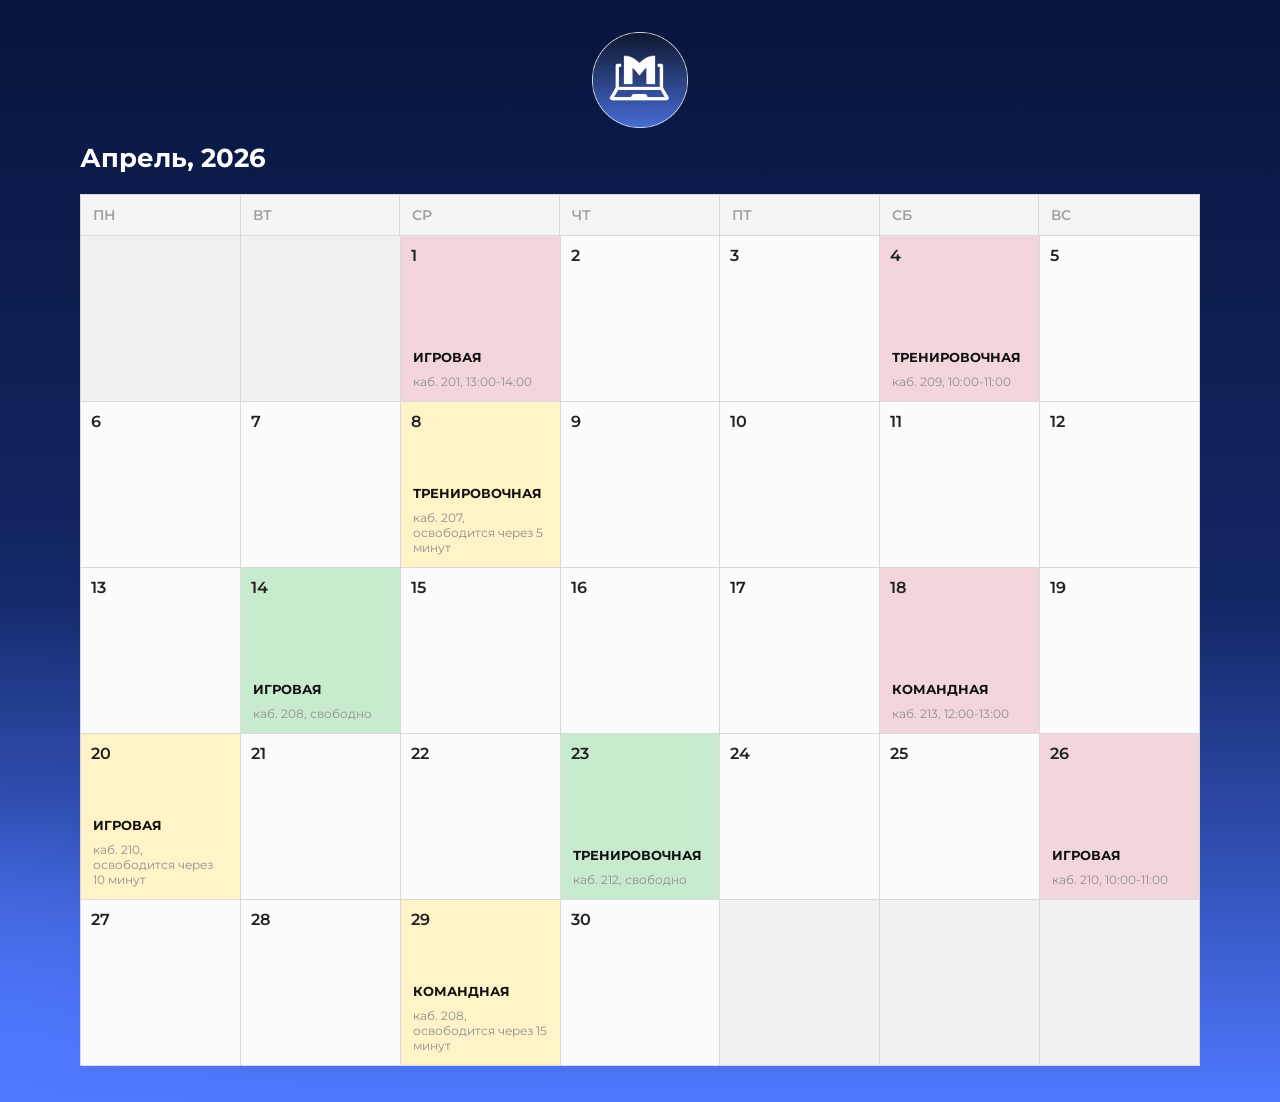
==== index.html @ 0db2f975 "Add files via upload" ====
<!DOCTYPE html>
<html lang="ru">
<head>
  <meta charset="UTF-8" />
  <meta name="viewport" content="width=device-width, initial-scale=1.0" />
  <title>Календарь занятости</title>
  <link href="https://fonts.googleapis.com/css2?family=Montserrat:wght@400;500;600;700;800&display=swap" rel="stylesheet">
  <link rel="stylesheet" href="styles.css" />
</head>
<body>
  <main class="page">

    <header class="top">
      <div class="logo-wrap">
        <img src="images/logo.png" alt="Логотип" class="logo-full" />
      </div>

      <h1 class="month-title">Апрель, 2026</h1>
    </header>

    <section class="calendar">
      <div class="weekdays">
        <div>ПН</div><div>ВТ</div><div>СР</div>
        <div>ЧТ</div><div>ПТ</div><div>СБ</div><div>ВС</div>
      </div>

      <div class="grid">
        <div class="cell empty"></div>
        <div class="cell empty"></div>

        <a href="day-1.html" class="cell-link">
          <div class="cell">
            <span class="date">1</span>
            <div class="event busy">
              <div class="event-title">ИГРОВАЯ</div>
              <div class="event-text">каб. 201, 13:00-14:00</div>
            </div>
          </div>
        </a>

        <div class="cell"><span class="date">2</span></div>
        <div class="cell"><span class="date">3</span></div>

        <a href="day-4.html" class="cell-link">
          <div class="cell">
            <span class="date">4</span>
            <div class="event busy">
              <div class="event-title">ТРЕНИРОВОЧНАЯ</div>
              <div class="event-text">каб. 209, 10:00-11:00</div>
            </div>
          </div>
        </a>

        <div class="cell"><span class="date">5</span></div>
        <div class="cell"><span class="date">6</span></div>
        <div class="cell"><span class="date">7</span></div>

        <div class="cell">
          <span class="date">8</span>
          <div class="event soon">
            <div class="event-title">ТРЕНИРОВОЧНАЯ</div>
            <div class="event-text">каб. 207, освободится через 5 минут</div>
          </div>
        </div>

        <div class="cell"><span class="date">9</span></div>
        <div class="cell"><span class="date">10</span></div>
        <div class="cell"><span class="date">11</span></div>
        <div class="cell"><span class="date">12</span></div>

        <div class="cell"><span class="date">13</span></div>

        <div class="cell">
          <span class="date">14</span>
          <div class="event free">
            <div class="event-title">ИГРОВАЯ</div>
            <div class="event-text">каб. 208, свободно</div>
          </div>
        </div>

        <div class="cell"><span class="date">15</span></div>
        <div class="cell"><span class="date">16</span></div>
        <div class="cell"><span class="date">17</span></div>

        <a href="day-18.html" class="cell-link">
          <div class="cell">
            <span class="date">18</span>
            <div class="event busy">
              <div class="event-title">КОМАНДНАЯ</div>
              <div class="event-text">каб. 213, 12:00-13:00</div>
            </div>
          </div>
        </a>

        <div class="cell"><span class="date">19</span></div>

        <div class="cell">
          <span class="date">20</span>
          <div class="event soon">
            <div class="event-title">ИГРОВАЯ</div>
            <div class="event-text">каб. 210, освободится через 10 минут</div>
          </div>
        </div>

        <div class="cell"><span class="date">21</span></div>
        <div class="cell"><span class="date">22</span></div>

        <div class="cell">
          <span class="date">23</span>
          <div class="event free">
            <div class="event-title">ТРЕНИРОВОЧНАЯ</div>
            <div class="event-text">каб. 212, свободно</div>
          </div>
        </div>

        <div class="cell"><span class="date">24</span></div>
        <div class="cell"><span class="date">25</span></div>

        <a href="day-26.html" class="cell-link">
          <div class="cell">
            <span class="date">26</span>
            <div class="event busy">
              <div class="event-title">ИГРОВАЯ</div>
              <div class="event-text">каб. 210, 10:00-11:00</div>
            </div>
          </div>
        </a>

        <div class="cell"><span class="date">27</span></div>
        <div class="cell"><span class="date">28</span></div>

        <div class="cell">
          <span class="date">29</span>
          <div class="event soon">
            <div class="event-title">КОМАНДНАЯ</div>
            <div class="event-text">каб. 208, освободится через 15 минут</div>
          </div>
        </div>

        <div class="cell"><span class="date">30</span></div>
        <div class="cell empty"></div>
        <div class="cell empty"></div>
        <div class="cell empty"></div>
      </div>
    </section>
  </main>
</body>
</html>
---- styles.css ----
* {
    box-sizing: border-box;
    margin: 0;
    padding: 0;
  }
  
  body {
    font-family: "Montserrat", sans-serif;
    min-height: 100vh;
    background: #0f1d4f;
  }
  
  .page {
    min-height: 100vh;
    padding: 32px 40px 36px;
    background:
      radial-gradient(circle at bottom left, #4f78ff 0%, rgba(79, 120, 255, 0.15) 18%, transparent 35%),
      linear-gradient(180deg, #08153c 0%, #132766 55%, #4f78ff 100%);
  }
  

  
  .logo-wrap {
    display: flex;
    justify-content: center;
    margin-bottom: 14px;
  }
  
  .logo-full {
    width: 96px !important;
    height: 96px !important;
    object-fit: contain;
    display: block;
  }
  

  
  .month-title {
    max-width: 1120px;
    margin: 0 auto 20px auto;
    color: #ffffff;
    font-size: 26px;
    font-weight: 700;
  }
  

  
  .calendar {
    max-width: 1120px;
    margin: 0 auto;
  }
  
  .weekdays {
    display: grid;
    grid-template-columns: repeat(7, 1fr);
    background: #f5f5f5;
    border: 1px solid #d9d9d9;
    border-bottom: none;
  }
  
  .weekdays div {
    height: 40px;
    display: flex;
    align-items: center;
    padding-left: 12px;
    color: #a1a1a1;
    font-size: 14px;
    font-weight: 600;
    border-right: 1px solid #d9d9d9;
  }
  
  .weekdays div:last-child {
    border-right: none;
  }
  
  .grid {
    display: grid;
    grid-template-columns: repeat(7, 1fr);
    background: #fff;
    border-left: 1px solid #d9d9d9;
    border-top: 1px solid #d9d9d9;
  }
  
  .cell {
    position: relative;
    min-height: 166px;
    background: #fcfcfc;
    border-right: 1px solid #d9d9d9;
    border-bottom: 1px solid #d9d9d9;
  }

  .cell.empty {
    background: #f1f1f1;
  }
  
  .date {
    position: absolute;
    top: 10px;
    left: 10px;
    font-size: 16px;
    font-weight: 600;
    color: #222;
    z-index: 2;
  }
  
  .event {
    position: absolute;
    inset: 0;
    padding: 12px;
    display: flex;
    flex-direction: column;
    justify-content: flex-end;
    z-index: 1;
  }
  
  .event-title {
    font-size: 13px;
    font-weight: 700;
    color: #111;
    margin-bottom: 8px;
    line-height: 1.2;
  }
  
  .event-text {
    font-size: 12px;
    color: #8f8f8f;
    line-height: 1.25;
    word-break: break-word;
  }
  
  .busy { background: #f3d6db; }
  .soon { background: #FFF3C7; }
  .free { background: #c8ebcf; }
  
  .cell-link {
    display: block;
    text-decoration: none;
    color: inherit;
  }
  
  .cell-link .cell {
    height: 100%;
  }

  .cell-hover {
    position: relative;
    overflow: visible;
  }
  
  .places-popup {
    position: absolute;
    top: -155px;
    left: 108px;
  
    width: 190px;
    height: 285px;
  
    background: #f5f5f5;
    border: 2px solid #5b7cff;
    display: none;
    z-index: 50;
  }
  
  .cell-hover:hover .places-popup {
    display: block;
  }
  
  .popup-header {
    height: 30px;
    display: flex;
    align-items: center;
    padding-left: 10px;
    font-size: 14px;
    font-weight: 500;
    background: #f5f5f5;
    border-bottom: 3px solid #5b7cff;
  }
  
  .popup-grid {
    padding: 12px 0 16px 0;
    display: grid;
    grid-template-columns: 21px 21px 21px 21px 21px;
    grid-auto-rows: 27px;
    column-gap: 13px;
    row-gap: 12px;
    justify-content: center;
  }
  
  .popup-divider {
    width: 18px;
    height: 26px;
  }
  
  .seat {
    width: 24px;
    height: 30px;
    border-radius: 8px;
  }
  
  .seat-busy {
    background: #ff6b6b;
  }
  
  .seat-free {
    background: #d4d4d4;
    border: 1px solid #cfcfcf;
  }
  
  /* чтобы popup был поверх всего */
  .calendar,
  .grid,
  .cell {
    overflow: visible;
  }
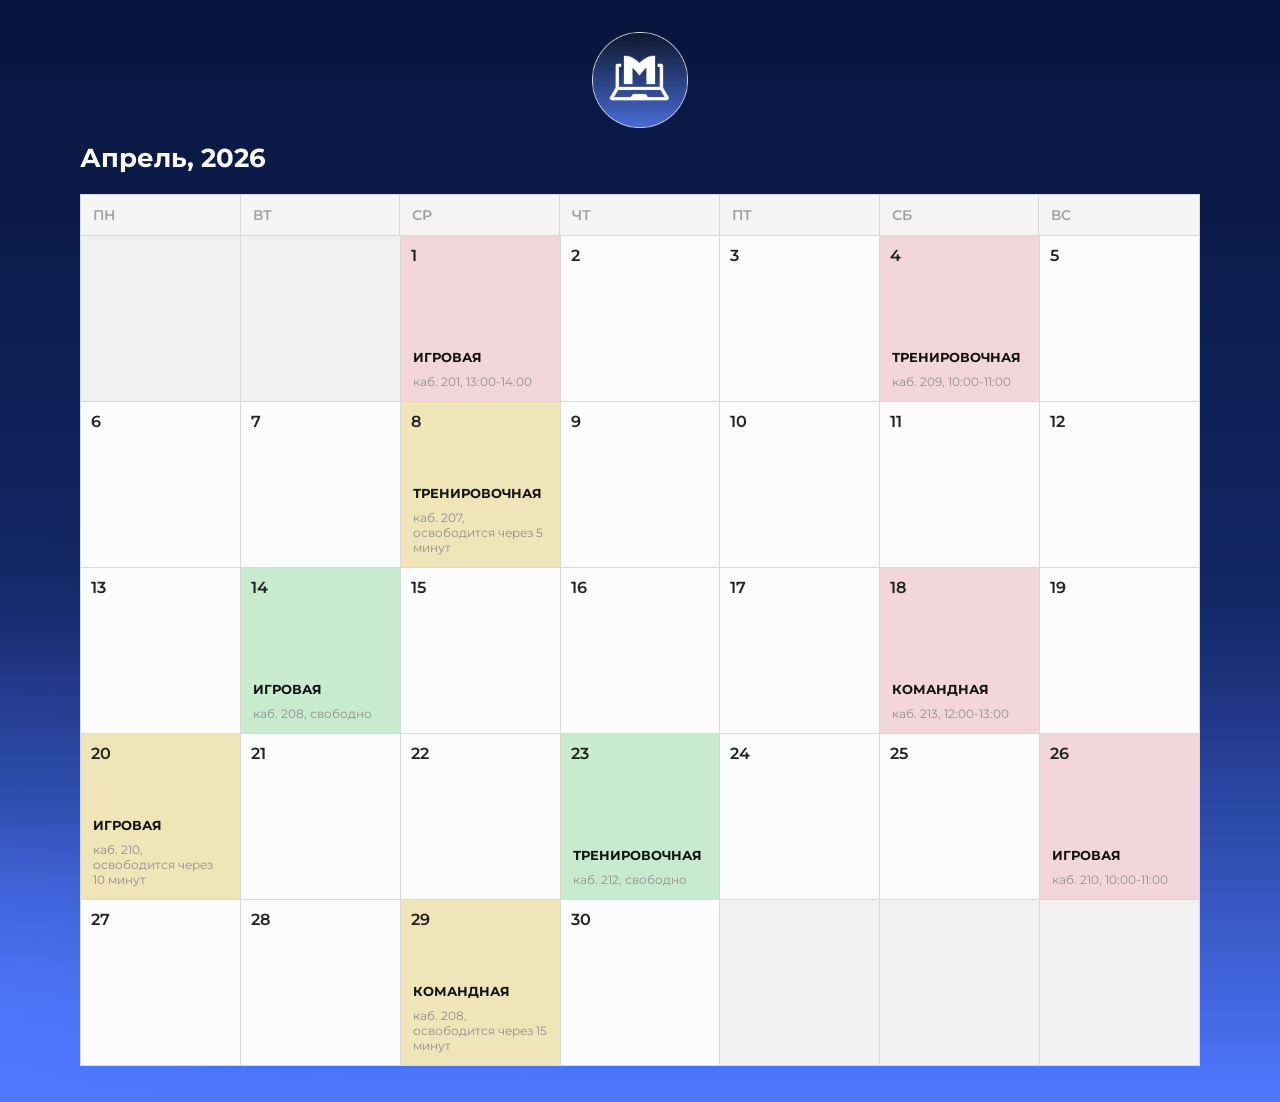
==== commit 43beb5fc: "Add files via upload" ====
--- a/index.html
+++ b/index.html
@@ -144,5 +144,155 @@
       </div>
     </section>
   </main>
+  <div class="booking-modal" id="bookingModal">
+  <div class="booking-modal-content">
+    <button class="booking-close" id="bookingClose">&times;</button>
+    <h2 class="booking-title">Добавление занятости</h2>
+
+    <p class="booking-subtitle" id="bookingDateText">Дата и время</p>
+
+<form id="bookingForm">
+
+  <label class="booking-label" for="fullName">ФИО</label>
+  <input type="text" id="fullName" class="booking-input" placeholder="Введите ФИО" required>
+
+  <label class="booking-label" for="groupNumber">Номер группы</label>
+  <input type="text" id="groupNumber" class="booking-input" placeholder="Введите номер группы" required>
+
+  <label class="booking-label" for="zoneType">Вид зоны</label>
+  <select id="zoneType" class="booking-input" required>
+    <option value="">Выберите зону</option>
+    <option value="ИГРОВАЯ">Игровая</option>
+    <option value="ТРЕНИРОВОЧНАЯ">Тренировочная</option>
+    <option value="КОМАНДНАЯ">Командная</option>
+  </select>
+
+  <label class="booking-label" for="roomNumber">Номер кабинета</label>
+  <input type="text" id="roomNumber" class="booking-input" placeholder="Например: 201" required>
+
+  <label class="booking-label" for="startTime">Время начала</label>
+  <select id="startTime" class="booking-input" required>
+    <option value="">Выберите время</option>
+    <option>8:00</option>
+    <option>9:00</option>
+    <option>10:00</option>
+    <option>11:00</option>
+    <option>12:00</option>
+    <option>13:00</option>
+    <option>14:00</option>
+    <option>15:00</option>
+    <option>16:00</option>
+    <option>17:00</option>
+    <option>18:00</option>
+    <option>19:00</option>
+    <option>20:00</option>
+  </select>
+
+  <label class="booking-label" for="endTime">Время окончания</label>
+  <select id="endTime" class="booking-input" required>
+    <option value="">Выберите время</option>
+    <option>9:00</option>
+    <option>10:00</option>
+    <option>11:00</option>
+    <option>12:00</option>
+    <option>13:00</option>
+    <option>14:00</option>
+    <option>15:00</option>
+    <option>16:00</option>
+    <option>17:00</option>
+    <option>18:00</option>
+    <option>19:00</option>
+    <option>20:00</option>
+  </select>
+
+  <button type="submit" class="booking-submit">Добавить занятость</button>
+
+</form>
+  </div>
+</div>
+<script>
+const bookingModal = document.getElementById("bookingModal");
+const bookingClose = document.getElementById("bookingClose");
+const bookingForm = document.getElementById("bookingForm");
+const bookingDateText = document.getElementById("bookingDateText");
+
+let selectedCell = null;
+
+const allCells = document.querySelectorAll(".grid .cell");
+
+allCells.forEach((cell) => {
+  const hasEvent = cell.querySelector(".event");
+  const date = cell.querySelector(".date");
+
+  if (!hasEvent && date) {
+    cell.style.cursor = "pointer";
+
+    cell.addEventListener("click", () => {
+      if (cell.classList.contains("busy-cell")) {
+        alert("Этот слот уже занят");
+        return;
+      }
+
+      selectedCell = cell;
+      bookingDateText.textContent =
+        "Добавление занятости на " + date.textContent + " апреля, 2026";
+
+      bookingModal.classList.add("active");
+    });
+  }
+});
+
+bookingClose.addEventListener("click", () => {
+  bookingModal.classList.remove("active");
+});
+
+bookingModal.addEventListener("click", (e) => {
+  if (e.target === bookingModal) {
+    bookingModal.classList.remove("active");
+  }
+});
+
+bookingForm.addEventListener("submit", (e) => {
+  e.preventDefault();
+
+  const fullName = document.getElementById("fullName").value.trim();
+  const groupNumber = document.getElementById("groupNumber").value.trim();
+  const zoneType = document.getElementById("zoneType").value;
+  const roomNumber = document.getElementById("roomNumber").value.trim();
+  const startTime = document.getElementById("startTime").value;
+  const endTime = document.getElementById("endTime").value;
+
+  if (!fullName || !groupNumber || !zoneType || !roomNumber || !startTime || !endTime) {
+    alert("Пожалуйста заполните все поля");
+    return;
+  }
+
+  if (!selectedCell) return;
+
+  const eventDiv = document.createElement("div");
+  eventDiv.className = "event busy";
+
+  eventDiv.innerHTML = `
+    <div class="event-title">${zoneType}</div>
+    <div class="event-text">каб. ${roomNumber}, ${startTime}-${endTime}</div>
+  `;
+
+  selectedCell.appendChild(eventDiv);
+  selectedCell.classList.add("busy-cell");
+
+  alert(
+    "Занятость добавлена!\n\n" +
+    "ФИО: " + fullName + "\n" +
+    "Группа: " + groupNumber + "\n" +
+    "Зона: " + zoneType + "\n" +
+    "Кабинет: " + roomNumber + "\n" +
+    "Время: " + startTime + " - " + endTime
+  );
+
+  bookingForm.reset();
+  bookingModal.classList.remove("active");
+  selectedCell = null;
+});
+</script>
 </body>
 </html>
--- a/styles.css
+++ b/styles.css
@@ -129,7 +129,7 @@
   }
   
   .busy { background: #f3d6db; }
-  .soon { background: #FFF3C7; }
+  .soon { background: #efe5b8; }
   .free { background: #c8ebcf; }
   
   .cell-link {
@@ -211,4 +211,93 @@
   .grid,
   .cell {
     overflow: visible;
-  }+  }
+
+  .booking-modal {
+  position: fixed;
+  inset: 0;
+  background: rgba(0, 0, 0, 0.45);
+  display: none;
+  align-items: center;
+  justify-content: center;
+  z-index: 200;
+}
+
+.booking-modal.active {
+  display: flex;
+}
+
+.booking-modal-content {
+  width: 100%;
+  max-width: 420px;
+  background: #ffffff;
+  border-radius: 16px;
+  padding: 28px 24px 24px;
+  position: relative;
+  box-shadow: 0 20px 50px rgba(0, 0, 0, 0.25);
+}
+
+.booking-close {
+  position: absolute;
+  top: 10px;
+  right: 14px;
+  border: none;
+  background: transparent;
+  font-size: 28px;
+  cursor: pointer;
+  color: #333;
+}
+
+.booking-title {
+  font-size: 24px;
+  font-weight: 700;
+  color: #111;
+  margin-bottom: 8px;
+}
+
+.booking-subtitle {
+  font-size: 14px;
+  color: #666;
+  margin-bottom: 20px;
+}
+
+.booking-label {
+  display: block;
+  font-size: 14px;
+  font-weight: 600;
+  color: #222;
+  margin-bottom: 8px;
+}
+
+.booking-input {
+  width: 100%;
+  height: 46px;
+  border: 1px solid #cfcfcf;
+  border-radius: 10px;
+  padding: 0 14px;
+  font-size: 14px;
+  margin-bottom: 16px;
+  font-family: "Montserrat", sans-serif;
+}
+
+.booking-input:focus {
+  outline: none;
+  border-color: #5b7cff;
+}
+
+.booking-submit {
+  width: 100%;
+  height: 48px;
+  border: none;
+  border-radius: 12px;
+  background: #5b7cff;
+  color: #fff;
+  font-size: 15px;
+  font-weight: 700;
+  cursor: pointer;
+  font-family: "Montserrat", sans-serif;
+}
+
+.booking-submit:hover {
+  background: #496cff;
+}
